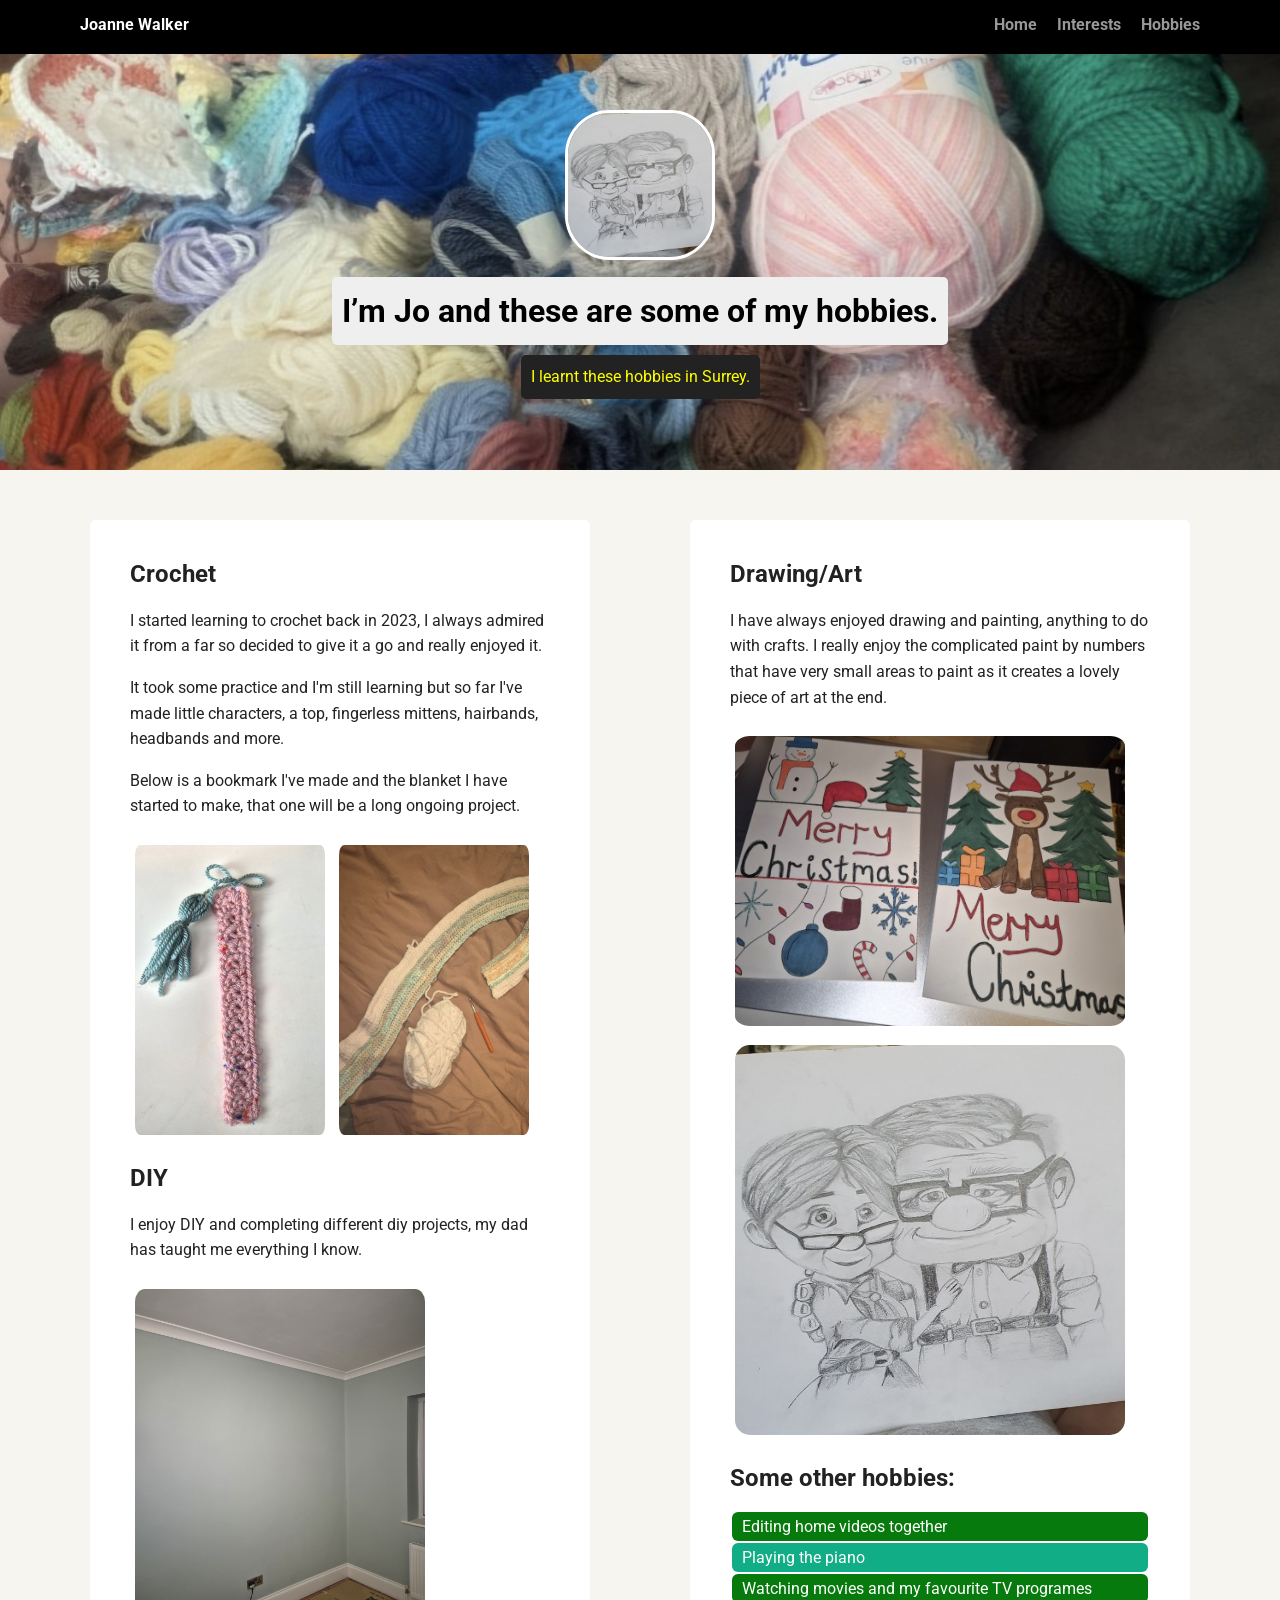
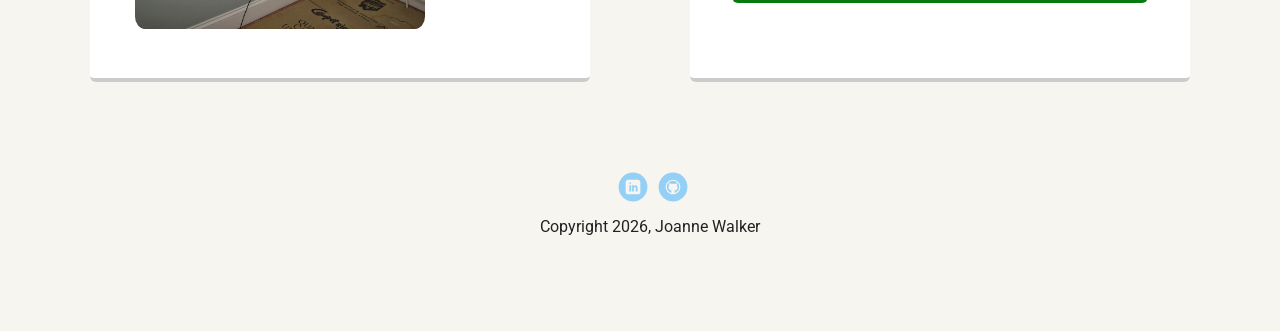
==== hobbies.html @ 5bd2fd71 "Added new page titled hobbies, added more images and made the HTML more semantic I also edited the C" ====
<!doctype html>
<html lang="en">
<head>
  <meta charset="utf-8">
  <title>Joanne Walker's Profile</title>
  <meta name="viewport" content="width=device-width, initial-scale=1.0">
  <link rel="stylesheet" href="styles.css">
  <link href="https://fonts.googleapis.com/css?family=Muli%7CRoboto:400,300,500,700,900" rel="stylesheet"></head>
  <body>

    <nav class="main-nav">
      <ul class="nav">
        <li class="name">Joanne Walker</li>
        <li><a href="index.html">Home</a></li>
        <li><a href="interests.html">Interests</a></li>
        <li><a href="hobbies.html">Hobbies</a></li>
      </ul>
    </nav>

    <header class="hobbies">
      <img src="images/drawing.jpg" alt="Pencil drawing of the characters Carl and Ellie from the movie Up" class="profile-image">
      <h1 class="tag name">I’m Jo and these are some of my hobbies.</h1>
      <p class="tag location">I learnt these hobbies in Surrey.</p>
    </header>

    <main class="flex">
      <section class="card">
        <h2>Crochet</h2>
        <p>I started learning to crochet back in 2023, I always admired it from a far so decided to give it a go and really enjoyed it.</p>
        <p>It took some practice and I'm still learning but so far I've made little characters, a top, fingerless mittens, hairbands, headbands and more.</p>
        <p>Below is a bookmark I've made and the blanket I have started to make, that one will be a long ongoing project.</p>
          <img src="images/crochet-bookmark.jpg" alt="A pink bookmark with a blue crochet tassel at the top" class="crochet-bookmark">
          <img src="images/crochet-blanket.jpg" alt="An unfinished blanket Jo has started to crochet using a mix of light blue and light pink colours" class="crochet-blanket">
        <h2>DIY</h2>
        <p>I enjoy DIY and completing different diy projects, my dad has taught me everything I know.</p>
          <img src="images/diy.jpg" alt="Two walls painted in a green/blue colour called Teresa's Green by Farrow and Ball with a white ceiling" class="diy">
      </section> 

      <section class="card">
        <h2>Drawing/Art</h2>
        <p>I have always enjoyed drawing and painting, anything to do with crafts. I really enjoy the complicated paint by numbers that have very small areas to paint as it creates a lovely piece of art at the end.</p>
          <img src="images/card-drawings.jpg" alt="Two christmas cards, one has a reindeer, trees and presents, the other a snowman, tree, hat, candy cane, stocking, bouble lights and snowflakes" class="card-drawings">
          <img src="images/drawing.jpg" alt="Pencil drawing of the characters Carl and Ellie from the movie Up" class="drawing">
        <h2>Some other hobbies:</h2>
          <ul class="hobbies">
            <li>Editing home videos together</li>
            <li>Playing the piano</li>
            <li>Watching movies and my favourite TV programes</li>
          </ul>
      </section> 
    </main>

    <footer>
      <ul>
        <li><a href="https://www.linkedin.com/in/joanne-walker-959971133" class="social linkedin">LinkedIn</a></li>
        <li><a href="https://github.com/JoanneW-27" class="social github">Github</a></li>
      </ul>
      <p class="copyright">Copyright 2026, Joanne Walker</p>
    </footer>
  </body>
  </html>
---- styles.css ----
/* Global Layout Set-up */
* { 
  box-sizing: border-box;
}
  
body {
  margin: 0;
  padding: 0;
  text-align: center;
  font-family: 'Roboto', sans-serif;
  color: #222;
  background: #f7f5f0;
}
/* Link Styles */

a {
  text-decoration: none;
  color: #999;
}
a:hover {
  color: #6633ff;
}

/* Section Styles */

.main-nav {
  width: 100%;
  background: black;
  min-height: 30px;
  padding: 10px;
  position: fixed;
  text-align: center;
}
.nav {
  display: flex;
  justify-content: space-around;
  font-weight: 700;
  list-style-type: none;
  margin: 0 auto;
  padding: 0;
}

.nav .name {
    display: block;
    margin-right: auto;
    color: white;
}
.nav li {
  padding: 5px 10px 10px 10px;
}
.nav a {
  transition: all .5s;
}
.nav a:hover {
  color: white
}

header {
  text-align: center;
  background: url('images/main-cover-image.jpg') no-repeat top center ;
  background-size: cover;
  overflow: hidden;
  padding-top: 60px;
  background-position: center 40%;
}

header {
  line-height: 1.5;
}

header.interests {
  text-align: center;
  background: url('images/interests-cover-image.png') no-repeat top center ;
  background-size: cover;
  overflow: hidden;
  padding-top: 60px;
  background-position: center 20%;
}

header.interests {
  line-height: 1.5;
}

header.hobbies {
  text-align: center;
  background: url('images/crochet.jpg') no-repeat top center ;
  background-size: cover;
  overflow: hidden;
  padding-top: 60px;
  background-position: center 40%;
}

header.hobbies {
  line-height: 1.5;
}

header .profile-image {
  margin-top: 50px;
  width: 150px;
  height: 150px;
  border-radius: 30%;
  border: 3px solid white;
  transition: all .8s;
}
header .profile-image:hover {
  transform: scale(1.2) rotate(5deg);
}
.tag {
  background-color: #efefef;
  color: black;
  padding: 10px;
  border-radius: 5px;
  display: table;
  margin: 10px auto;
} 
.location {
  background-color: #222;
  color: yellow;
}
.card {
  margin: 30px;
  padding: 20px 40px 40px;
  max-width: 500px;
  text-align: left;
  background: #fff;
  border-bottom: 4px solid #ccc;
  border-radius: 6px;
  transition: all .5s;
}
.card:hover {
  border-color: #ff99ff;
}

ul.skills {
  padding: 0;
  text-align: center;
}

.skills li {
  border-radius: 6px;
  display: inline-block;
  background: #ff9904;
  color: white;
  padding: 5px 10px;
  margin: 2px;
}

.skills li:nth-child(odd) {
  background: #0399ff;
}

ul.artists {
  padding: 0;
  text-align: center;
}

.artists li {
  border-radius: 6px;
  display: inline-block;
  background: #11b4b9;
  color: white;
  padding: 5px 10px;
  margin: 2px;
}

.artists li:nth-child(odd) {
  background: #e761ca;
}

ul.hobbies {
  padding: 0;
  text-align: left;
}

.hobbies li {
  border-radius: 6px;
  background: #11ad86;
  color: white;
  padding: 5px 10px;
  margin: 2px;
}

.hobbies li:nth-child(odd) {
  background: #067a0c;
}

.crochet-bookmark {
  margin-top: 5px;
  width: 200px;
  height: 300px;
  border-radius: 5%;
  border: 5px solid white;
}

.crochet-blanket {
  margin-top: 5px;
  width: 200px;
  height: 300px;
  border-radius: 5%;
  border: 5px solid white;
}

.card-drawings {
  margin-top: 5px;
  width: 400px;
  height: 300px;
  border-radius: 5%;
  border: 5px solid white;
}

.drawing {
  margin-top: 5px;
  width: 400px;
  height: 400px;
  border-radius: 5%;
  border: 5px solid white;
}

.diy {
  margin-top: 5px;
  width: 300px;
  height: 350px;
  border-radius: 5%;
  border: 5px solid white;
}

footer {
  width: 100%;
  min-height: 30px;
  padding: 20px 0 40px 20px;
}

footer .copyright {
  top: -8px;
  font-size: .75em;
}

footer ul {
  list-style-type: none;
  margin: 0;
  padding: 0;
}

footer ul li {
  display: inline-block;
}

a.social {
  display: inline-block;
  text-indent: -9999px;
  margin-left: 5px;
  width: 30px;
  height: 30px;
  background-size: 30px 30px;
  opacity: .4;
  transition: all .5s;
}

a.linkedin {
  background-image: url(images/linkedin.svg);
}
a.github {
  background-image: url(images/github.svg);
}
a.social:hover {
  opacity: 1;
}
.clearfix {
  clear: both;
}

/* Styles for larger screens */
@media screen and (min-width: 720px) {
  
  .flex {
      display: -ms-flexbox;      /* TWEENER - IE 10 */
      display: flex; 
      max-width: 1200px;
      -ms-flex-pack: distribute;
      justify-content: space-around;
      margin: 0 auto;
  }

  header {
    min-height: 470px;
  }

  .nav {
    max-width: 1200px;
    padding: 0 30px;
  }


  main {
    padding-top: 20px;
  }

  main p {
    line-height: 1.6em;
  }

  footer {
    font-size: 1.3em;
    max-width: 1200px;
    margin: 40px auto;
  }

}
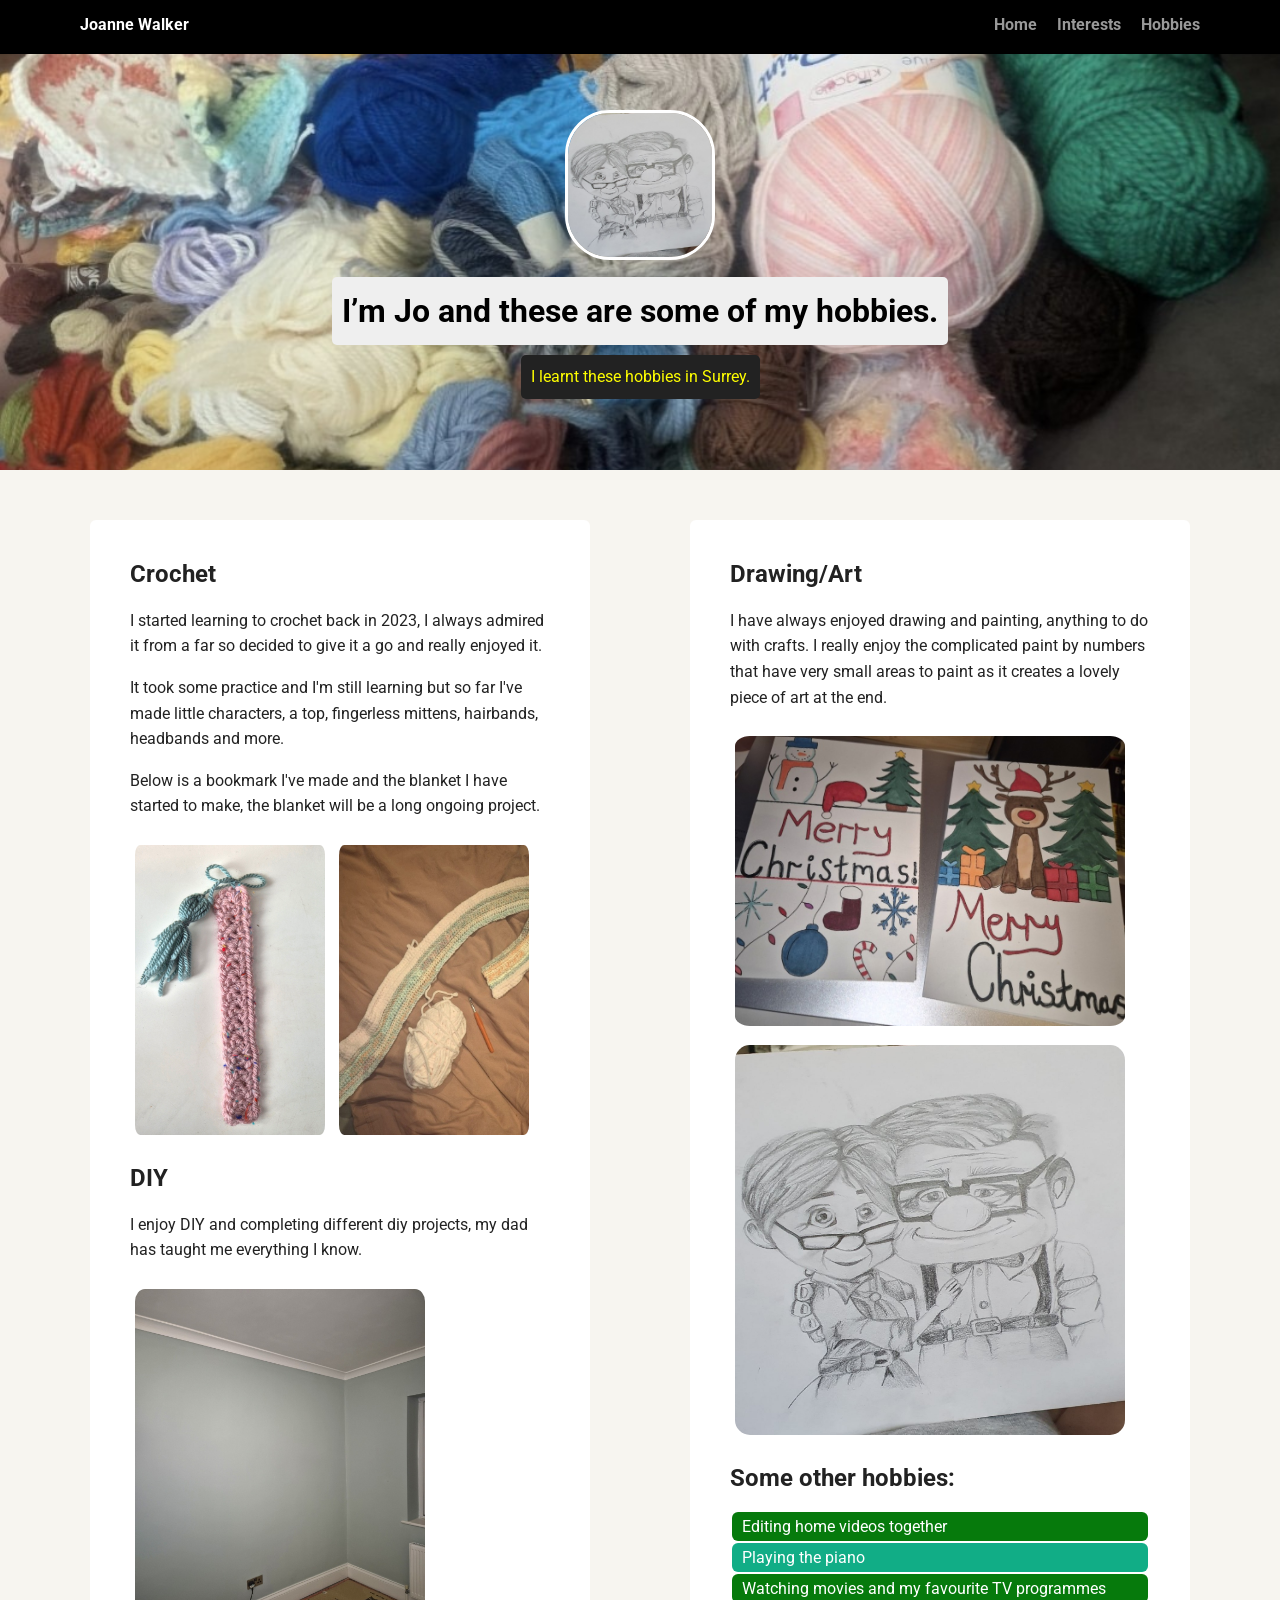
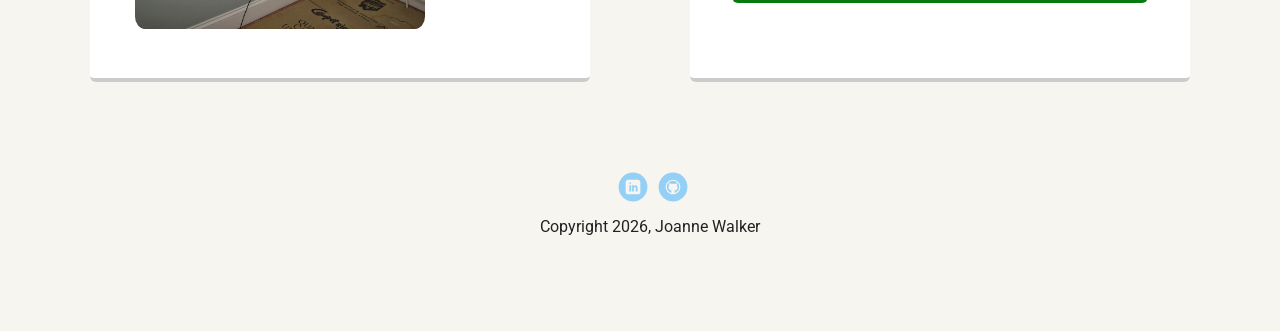
==== commit c649d624: "Checked through and tidied everything up ready to submit" ====
--- a/hobbies.html
+++ b/hobbies.html
@@ -28,7 +28,7 @@
         <h2>Crochet</h2>
         <p>I started learning to crochet back in 2023, I always admired it from a far so decided to give it a go and really enjoyed it.</p>
         <p>It took some practice and I'm still learning but so far I've made little characters, a top, fingerless mittens, hairbands, headbands and more.</p>
-        <p>Below is a bookmark I've made and the blanket I have started to make, that one will be a long ongoing project.</p>
+        <p>Below is a bookmark I've made and the blanket I have started to make, the blanket will be a long ongoing project.</p>
           <img src="images/crochet-bookmark.jpg" alt="A pink bookmark with a blue crochet tassel at the top" class="crochet-bookmark">
           <img src="images/crochet-blanket.jpg" alt="An unfinished blanket Jo has started to crochet using a mix of light blue and light pink colours" class="crochet-blanket">
         <h2>DIY</h2>
@@ -45,7 +45,7 @@
           <ul class="hobbies">
             <li>Editing home videos together</li>
             <li>Playing the piano</li>
-            <li>Watching movies and my favourite TV programes</li>
+            <li>Watching movies and my favourite TV programmes</li>
           </ul>
       </section> 
     </main>
